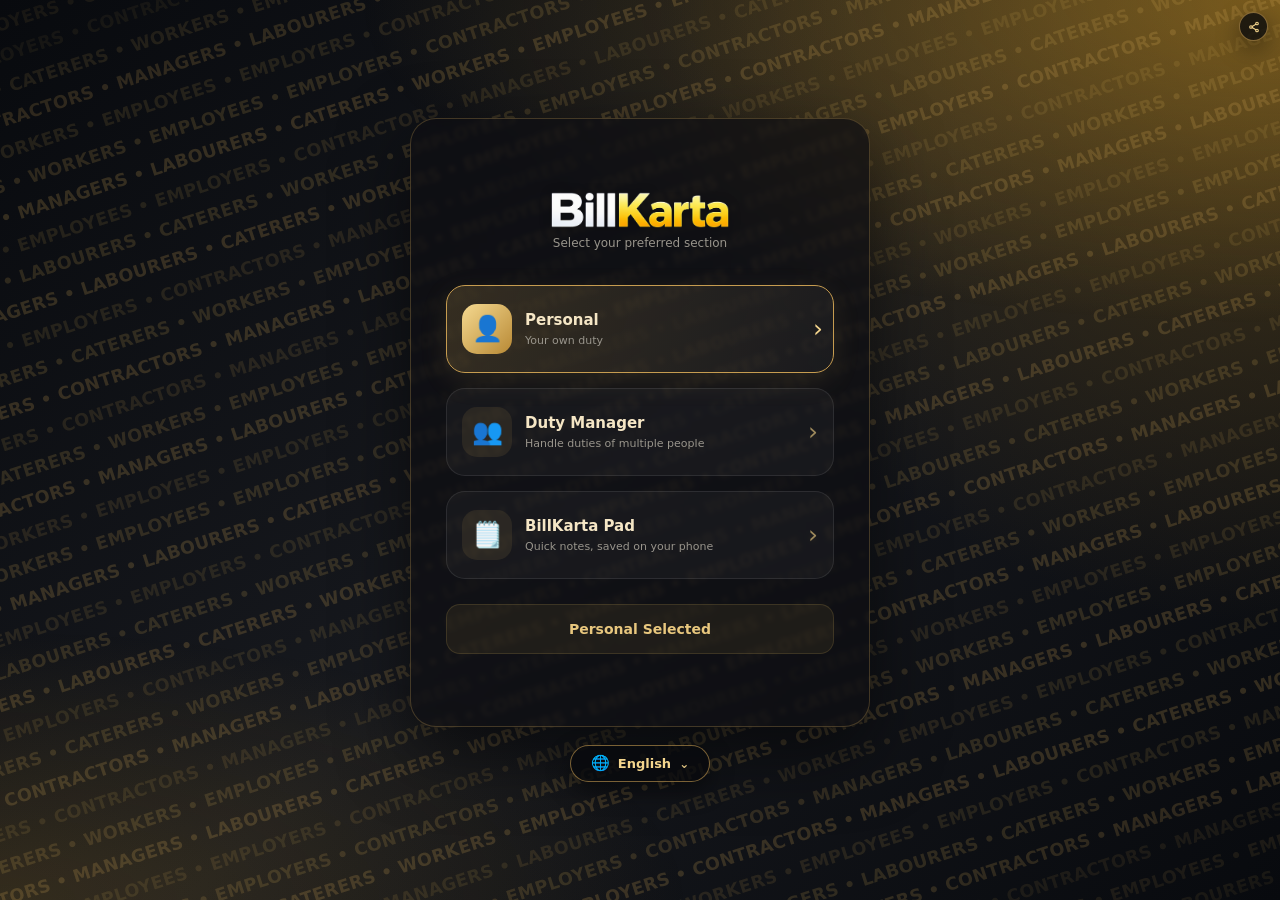
==== app/src/main/assets/www/frontpage/index.html @ ec434827 "BillKarta Pad: notepad page added as a third card on the front page Co-Authored-By: Claude Sonnet 5." ====
<!DOCTYPE html>
<html lang="en">
<head><script src="/assets/www/app-shim.js"></script><link rel="stylesheet" href="/assets/www/fonts/poppins.css">
<meta charset="UTF-8">
<meta name="viewport" content="width=device-width, initial-scale=1, minimum-scale=1, maximum-scale=1, user-scalable=no, viewport-fit=cover">
<meta name="color-scheme" content="dark">
<title>BillKarta</title>


<style>
* {
    margin: 0;
    padding: 0;
    box-sizing: border-box;
}

html {
    color-scheme: dark;
    background: #080a0e;
}

body {
    font-family: 'Poppins', system-ui, -apple-system, 'Segoe UI', Roboto, sans-serif;
    min-height: 100vh;
    min-height: 100dvh;
    display: flex;
    align-items: center;
    justify-content: center;
    padding: 16px;
    padding-top: max(16px, env(safe-area-inset-top));
    padding-bottom: max(16px, env(safe-area-inset-bottom));
    background:
        radial-gradient(circle at top right, #493919, transparent 40%),
        linear-gradient(135deg, #080a0e, #17191e, #080a0e);
    background-attachment: fixed;
    -webkit-text-size-adjust: 100%;
}

.container {
    width: 100%;
    max-width: 430px;
    padding: calc(clamp(20px, 5vw, 30px) + 1cm) clamp(20px, 5vw, 30px);
    border-radius: 26px;
    background: rgba(255,255,255,0.045);
    border: 1px solid rgba(218,177,91,0.25);
    box-shadow: 0 25px 70px rgba(0,0,0,0.5);
}

.header {
    text-align: center;
    margin-bottom: 35px;
}

.header h1.brand {
    line-height: 0;
}

.header h1.brand img {
    display: block;
    margin: 0 auto;
    height: 36px;
    width: auto;
    max-width: 75%;
    filter: drop-shadow(0 2px 6px rgba(0,0,0,0.25));
}

.header p {
    color: #99958c;
    font-size: 12px;
    margin-top: 8px;
}

.tabs {
    display: flex;
    flex-direction: column;
    gap: 15px;
}

.tab {
    width: 100%;
    min-height: 88px;
    display: flex;
    align-items: center;
    gap: 13px;
    padding: 15px;
    border-radius: 19px;
    background: rgba(255,255,255,0.035);
    border: 1px solid rgba(255,255,255,0.09);
    color: #fff;
    font-family: inherit;
    text-align: left;
    cursor: pointer;
    transition: background 0.3s ease, border-color 0.3s ease, box-shadow 0.3s ease, transform 0.15s ease;
    -webkit-tap-highlight-color: transparent;
    appearance: none;
    -webkit-appearance: none;
}

.tab:focus-visible {
    outline: 2px solid #f4d58d;
    outline-offset: 3px;
}

@media (hover: hover) {
    .tab:hover {
        border-color: rgba(198,156,80,0.6);
        background: rgba(255,255,255,0.055);
    }
}

.tab-icon {
    width: 50px;
    height: 50px;
    display: flex;
    align-items: center;
    justify-content: center;
    border-radius: 15px;
    background: rgba(218,177,91,0.10);
    font-size: 25px;
    flex-shrink: 0;
    transition: background 0.3s ease;
}

.tab-info {
    flex: 1;
    min-width: 0;
}

.tab-info h3 {
    font-size: 15px;
    font-weight: 600;
    color: #f5e6c5;
}

.tab-info p {
    font-size: 11px;
    color: #99958c;
    margin-top: 5px;
}

.arrow {
    font-size: 25px;
    color: #9d895c;
    transition: color 0.3s ease, transform 0.3s ease;
    flex-shrink: 0;
}

.tab.active {
    background: linear-gradient(
        110deg,
        rgba(218,177,91,0.19),
        rgba(255,255,255,0.04)
    );
    border: 1px solid #c69c50;
    box-shadow: 0 8px 28px rgba(218,177,91,0.12);
}

.tab.active .tab-icon {
    background: linear-gradient(135deg, #f5d990, #b88935);
}

.tab.active .arrow {
    color: #f4d58d;
    transform: translateX(5px);
}

.tab:active {
    transform: scale(0.98);
}

.selected {
    margin-top: 25px;
    padding: 16px;
    text-align: center;
    border-radius: 14px;
    background: rgba(218,177,91,0.08);
    border: 1px solid rgba(218,177,91,0.16);
    color: #e8c77e;
    font-size: 14px;
    font-weight: 600;
}

/* Small mobile screens */
@media (max-width: 360px) {
    body {
        padding: 12px;
    }

    .container {
        padding: calc(20px + 1cm) 15px;
        border-radius: 21px;
    }

    .header {
        margin-bottom: 25px;
    }

    .tab {
        min-height: 78px;
        padding: 12px;
        gap: 10px;
    }

    .tab-icon {
        width: 44px;
        height: 44px;
        font-size: 22px;
    }

    .tab-info h3 {
        font-size: 14px;
    }
}

/* Tablet and desktop */
@media (min-width: 600px) {
    .container {
        max-width: 460px;
        padding: calc(35px + 1cm) 35px;
    }
}

/* Animation */
@keyframes fade {
    from {
        opacity: 0;
        transform: translateY(8px);
    }
    to {
        opacity: 1;
        transform: translateY(0);
    }
}

/* No-internet popup (modelled on the earlier BillKarta page, in the gold theme) */
#offline {
    position: fixed;
    inset: 0;
    z-index: 99999;
    display: flex;
    align-items: center;
    justify-content: center;
    padding: 1.2rem;
    background: radial-gradient(circle at top right, rgba(73,57,25,0.96), rgba(8,10,14,0.96) 62%);
    -webkit-backdrop-filter: blur(8px);
    backdrop-filter: blur(8px);
}

#offline[hidden] {
    display: none;
}

.off-card {
    width: 100%;
    max-width: 23rem;
    text-align: center;
    background: #17191e;
    color: #f5e6c5;
    border: 1px solid rgba(218,177,91,0.3);
    border-radius: 28px;
    padding: 2rem 1.5rem 1.6rem;
    box-shadow: 0 24px 60px rgba(0,0,0,0.6);
    animation: offin 0.35s ease-out;
}

@keyframes offin {
    from { opacity: 0; transform: translateY(16px) scale(0.96); }
    to   { opacity: 1; transform: none; }
}

.off-ic {
    position: relative;
    width: 96px;
    height: 96px;
    margin: 0 auto 1.2rem;
    border-radius: 50%;
    display: grid;
    place-items: center;
    background: linear-gradient(135deg, #f59e0b, #f43f5e);
    box-shadow: 0 10px 24px rgba(244,63,94,0.4);
}

.off-ic::before,
.off-ic::after {
    content: "";
    position: absolute;
    inset: 0;
    border-radius: 50%;
    border: 2px solid rgba(244,63,94,0.45);
    animation: offring 2.2s ease-out infinite;
}

.off-ic::after {
    animation-delay: 1.1s;
}

@keyframes offring {
    from { transform: scale(1); opacity: 0.9; }
    to   { transform: scale(1.7); opacity: 0; }
}

.off-ic svg {
    width: 48px;
    height: 48px;
    fill: none;
    stroke: #fff;
    stroke-width: 2.2;
    stroke-linecap: round;
    stroke-linejoin: round;
}

.off-card h2 {
    margin: 0 0 0.5rem;
    font-size: 1.4rem;
    font-weight: 700;
    color: #f8e5b5;
}

.off-card p {
    margin: 0 0 1.3rem;
    color: #99958c;
    font-size: 0.95rem;
    line-height: 1.5;
}

.off-btn {
    width: 100%;
    min-height: 48px;
    padding: 0.7rem 1.1rem;
    border: 0;
    border-radius: 14px;
    font-family: inherit;
    font-size: 1rem;
    font-weight: 600;
    color: #17130a;
    background: linear-gradient(135deg, #f9e2a2, #c79537, #f8d985);
    cursor: pointer;
    -webkit-tap-highlight-color: transparent;
}

.off-btn:active {
    transform: scale(0.98);
}

.off-btn:focus-visible {
    outline: 2px solid #f4d58d;
    outline-offset: 3px;
}

.off-wait {
    display: flex;
    align-items: center;
    justify-content: center;
    gap: 0.5rem;
    margin-top: 1rem;
    font-size: 0.9rem;
    color: #99958c;
}

.off-dot {
    width: 10px;
    height: 10px;
    border-radius: 50%;
    background: #f43f5e;
    animation: offdot 1.2s ease-in-out infinite;
}

@keyframes offdot {
    50% { opacity: 0.25; transform: scale(0.7); }
}

@media (prefers-reduced-motion: reduce) {
    *, *::before, *::after {
        transition: none !important;
        animation: none !important;
    }
}

/* BK-WORD-BG */
.bg-words{position:fixed;left:-35%;right:-35%;top:-25%;bottom:-25%;z-index:0;pointer-events:none;overflow:hidden;
  transform:rotate(-18deg);display:flex;flex-direction:column;justify-content:center;gap:.72rem;
  font-weight:800;text-transform:uppercase;letter-spacing:.02em;font-size:1.1rem;line-height:1.1;white-space:nowrap;
  color:rgba(218,177,91,.17);-webkit-mask-image:linear-gradient(to bottom,transparent 0,#000 14%,#000 86%,transparent 100%);
  mask-image:linear-gradient(to bottom,transparent 0,#000 14%,#000 86%,transparent 100%)}
.bg-words .row{display:block}
.bg-words .row:nth-child(3n+1){color:rgba(218,177,91,.2)}
.bg-words .row:nth-child(3n+2){color:rgba(218,177,91,.12)}
.bg-glow{position:fixed;inset:0;z-index:0;pointer-events:none;
  background:radial-gradient(120% 60% at 100% 0%,rgba(218,160,40,.34),transparent 60%),
             radial-gradient(90% 50% at 0% 100%,rgba(218,160,40,.16),transparent 60%)}
.container{position:relative;z-index:1;background:rgba(14,15,18,.72);-webkit-backdrop-filter:blur(2px);backdrop-filter:blur(2px)}
</style>
<style>/* BK-LANG */
body{flex-direction:column;gap:18px}
.bk-lp{display:flex;align-items:center;gap:8px;padding:10px 20px;border-radius:999px;background:rgba(8,10,14,.78);border:1px solid rgba(198,156,80,.6);color:#f4d58d;font:600 13px/1 'Poppins',system-ui,sans-serif;box-shadow:0 8px 24px rgba(0,0,0,.45);cursor:pointer;position:relative;z-index:1;-webkit-tap-highlight-color:transparent}
.bk-lp .g{font-size:15px}.bk-lp .c{font-size:12px;opacity:.9}
.bk-ov{position:fixed;inset:0;background:rgba(0,0,0,.62);-webkit-backdrop-filter:blur(3px);backdrop-filter:blur(3px);display:none;align-items:center;justify-content:center;padding:22px;z-index:99}
.bk-ov.show{display:flex}
.bk-pop{width:100%;max-width:340px;max-height:92vh;display:flex;flex-direction:column;border-radius:24px;background:linear-gradient(160deg,#1d1a12,#101216 55%);border:1px solid rgba(198,156,80,.55);box-shadow:0 30px 80px rgba(0,0,0,.7);padding:20px 16px 16px;font-family:'Poppins',system-ui,sans-serif}
.bk-ph{text-align:center;margin-bottom:12px}
.bk-gi{width:46px;height:46px;margin:0 auto 8px;border-radius:14px;display:flex;align-items:center;justify-content:center;font-size:23px;background:linear-gradient(135deg,#f5d990,#b88935)}
.bk-pop h3{font-size:16px;font-weight:600;color:#f5e6c5;margin:0}.bk-pop p{font-size:11px;color:#99958c;margin:3px 0 0}
.bk-pl{overflow:auto;margin-top:12px;border-radius:16px;border:1px solid rgba(255,255,255,.08);background:rgba(255,255,255,.03);min-height:0}
.bk-pi{display:flex;align-items:center;gap:12px;padding:12px 14px;border-bottom:1px solid rgba(255,255,255,.06);color:#f5e6c5;font-size:15px;cursor:pointer;-webkit-tap-highlight-color:transparent}
.bk-pi:last-child{border-bottom:0}.bk-pi small{margin-left:auto;font-size:11px;color:#99958c}
.bk-rd{width:18px;height:18px;border-radius:50%;border:2px solid #6f685a;flex-shrink:0}
.bk-pi.on{background:rgba(218,177,91,.14);color:#f4d58d;font-weight:600}.bk-pi.on .bk-rd{border-color:#f4d58d;background:radial-gradient(circle,#f4d58d 45%,transparent 50%)}
.bk-pb{margin-top:14px;width:100%;padding:12px;border:0;border-radius:14px;text-align:center;font:600 14px 'Poppins',system-ui,sans-serif;color:#1a1405;background:linear-gradient(135deg,#f5d990,#b88935);cursor:pointer}
</style>
<style>/* BK-SHARE */
.bk-share{position:fixed;top:12px;right:12px;z-index:20;width:29px;height:29px;padding:0;border-radius:50%;display:grid;place-items:center;
  border:1px solid rgba(198,156,80,.6);background:rgba(8,10,14,.78);box-shadow:0 8px 24px rgba(0,0,0,.45);cursor:pointer;-webkit-tap-highlight-color:transparent}
.bk-share svg{width:12px;height:12px;fill:none;stroke:#f4d58d;stroke-width:2.2;stroke-linecap:round;stroke-linejoin:round}
.bk-share::after{content:"";position:absolute;inset:-8px}
</style></head>

<body>
<div class="bg-glow" aria-hidden="true"></div><div class="bg-words" id="bgwords" aria-hidden="true"></div>
<script>
/* BK-WORD-BG */
(function(){
  var words=['Workers','Employees','Employers','Contractors','Managers','Labourers','Caterers'];
  var host=document.getElementById('bgwords');if(!host)return;
  var rows=46,html='';
  for(var r=0;r<rows;r++){
    var line='';
    for(var k=0;k<24;k++){line+=words[(r*3+k)%words.length]+' \u2022 ';}
    html+='<span class="row" style="margin-left:'+(-(r%4)*7)+'%">'+line+'</span>';
  }
  host.innerHTML=html;
})();
</script>


<div id="offline" role="alertdialog" aria-modal="true" aria-labelledby="offt" hidden>
    <div class="off-card">
        <div class="off-ic" aria-hidden="true">
            <svg viewBox="0 0 24 24"><path d="M2 8.8a15 15 0 0 1 4.2-2.6"/><path d="M10 5.1A15 15 0 0 1 22 8.8"/><path d="M5 12.6a10 10 0 0 1 3.5-2.1"/><path d="M13.6 10.1a10 10 0 0 1 5.4 2.5"/><path d="M8.5 16.4a5 5 0 0 1 5.6-.8"/><path d="M12 20h.01"/><path d="M2 2l20 20"/></svg>
        </div>
        <h2 id="offt">No internet connection</h2>
        <p>Please check your Wi-Fi or mobile data. BillKarta will open automatically as soon as you are back online.</p>
        <button class="off-btn" id="offretry" type="button">Try again</button>
        <div class="off-wait"><span class="off-dot" aria-hidden="true"></span><span>Waiting for connection…</span></div>
    </div>
</div>

<main class="container">

    <header class="header">
        <h1 class="brand"><img src="[data-uri]" alt="BillKarta" width="460" height="93"></h1>
        <p>Select your preferred section</p>
    </header>

    <div class="tabs" role="group" aria-label="Section">

        <button type="button" class="tab active" aria-pressed="true" data-name="Personal" data-url="../Work/index.html">
            <div class="tab-icon" aria-hidden="true">👤</div>
            <div class="tab-info">
                <h3>Personal</h3>
                <p>Your own duty</p>
            </div>
            <div class="arrow" aria-hidden="true">›</div>
        </button>

        <button type="button" class="tab" aria-pressed="false" data-name="Duty Manager" data-url="../forall/index.html">
            <div class="tab-icon" aria-hidden="true">👥</div>
            <div class="tab-info">
                <h3>Duty Manager</h3>
                <p>Handle duties of multiple people</p>
            </div>
            <div class="arrow" aria-hidden="true">›</div>
        </button>

        <button type="button" class="tab" aria-pressed="false" data-name="BillKarta Pad" data-url="../notepad/index.html"><!-- BK-PAD-CARD -->
            <div class="tab-icon" aria-hidden="true">🗒️</div>
            <div class="tab-info">
                <h3>BillKarta Pad</h3>
                <p>Quick notes, saved on your phone</p>
            </div>
            <div class="arrow" aria-hidden="true">›</div>
        </button>

    </div>

    <div class="selected" id="selected" role="status" aria-live="polite">
        Personal Selected
    </div>

</main>
<button type="button" class="bk-lp" id="bkLangBtn" aria-haspopup="dialog"><span class="g">🌐</span><span id="bkLangName">English</span><span class="c">⌄</span></button>


<script>
(function () {
    var tabs = document.querySelectorAll('.tab');
    var selected = document.getElementById('selected');

    // ---- Offline popup: show instantly when there is no internet, reload when it returns ----
    var offEl = document.getElementById('offline');
    var offRetry = document.getElementById('offretry');
    var page = document.querySelector('.container');
    var startedOffline = false;
    var offTimer = null;

    function showOff() {
        if (!offEl.hidden) return;
        offEl.hidden = false;
        document.body.style.overflow = 'hidden';
        if ('inert' in page) page.inert = true;   // keep taps and keyboard focus off the page behind
        offRetry.focus();
    }

    function hideOff() {
        if (offEl.hidden) return;
        offEl.hidden = true;
        document.body.style.overflow = '';
        if ('inert' in page) page.inert = false;
    }

    function checkNet() {
        if (navigator.onLine === false) {
            showOff();
            if (!offTimer) offTimer = setInterval(checkNet, 2000);
        } else {
            if (offTimer) { clearInterval(offTimer); offTimer = null; }
            hideOff();
            if (startedOffline) { startedOffline = false; location.reload(); }
        }
    }

    if (navigator.onLine === false) startedOffline = true;
    window.addEventListener('offline', checkNet);
    window.addEventListener('online', checkNet);
    offRetry.addEventListener('click', checkNet);

    // ---- Tabs ----
    function selectTab(button) {
        // No internet: show the popup instead of opening a page that cannot load
        if (navigator.onLine === false) { checkNet(); return; }

        tabs.forEach(function (tab) {
            var isActive = tab === button;
            tab.classList.toggle('active', isActive);
            tab.setAttribute('aria-pressed', isActive ? 'true' : 'false');
        });

        selected.style.animation = 'none';
        void selected.offsetHeight; // restart animation
        selected.textContent = button.dataset.name + ' Selected';
        selected.style.animation = 'fade 0.35s ease';

        var url = button.dataset.url;
        if (url) {
            selected.textContent = 'Opening ' + button.dataset.name + '...';
            setTimeout(function () { window.location.href = url; }, 300);
        }
    }

    tabs.forEach(function (tab) {
        tab.addEventListener('click', function () { selectTab(tab); });
    });

    // Init
    checkNet();
})();
</script>

<div class="bk-ov" id="bkLangOv" role="dialog" aria-modal="true" aria-labelledby="bkLangT">
  <div class="bk-pop">
    <div class="bk-ph"><div class="bk-gi">🌐</div><h3 id="bkLangT">Choose your language</h3><p>You can change it later in Settings</p></div>
    <div class="bk-pl" id="bkLangList"></div>
    <button type="button" class="bk-pb" id="bkLangOk">Continue</button>
  </div>
</div>
<script>/* BK-LANG */
(function () {
  var KEY = 'dutylog.lang';
  var L = [['en','English','English'],['hi','हिन्दी','Hindi'],['mr','मराठी','Marathi'],['gu','ગુજરાતી','Gujarati'],
           ['pa','ਪੰਜਾਬੀ','Punjabi'],['ta','தமிழ்','Tamil'],['te','తెలుగు','Telugu'],['kn','ಕನ್ನಡ','Kannada']];
  var mem = 'en', cur;
  function load() { try { var v = localStorage.getItem(KEY); if (L.some(function (x) { return x[0] === v; })) return v; } catch (e) {} return mem; }
  function save(v) { mem = v; try { localStorage.setItem(KEY, v); } catch (e) {} }
  function name(code) { for (var i = 0; i < L.length; i++) if (L[i][0] === code) return L[i][1]; return 'English'; }
  var ov = document.getElementById('bkLangOv'), list = document.getElementById('bkLangList'), btn = document.getElementById('bkLangBtn');
  function label() { document.getElementById('bkLangName').textContent = name(load()); }
  function draw() {
    list.innerHTML = '';
    L.forEach(function (x) {
      var d = document.createElement('div'); d.className = 'bk-pi' + (x[0] === cur ? ' on' : ''); d.setAttribute('role', 'option');
      d.innerHTML = '<span class="bk-rd"></span>' + x[1] + (x[0] === 'en' ? '' : '<small>' + x[2] + '</small>');
      d.onclick = function () { cur = x[0]; draw(); };
      list.appendChild(d);
    });
  }
  function open() { cur = load(); draw(); ov.classList.add('show'); try { history.pushState({ bkLang: 1 }, ''); } catch (e) {} }
  function close() { if (!ov.classList.contains('show')) return; ov.classList.remove('show'); }
  function closeUi() { close(); try { if (history.state && history.state.bkLang) history.back(); } catch (e) {} }
  btn.onclick = open;
  document.getElementById('bkLangOk').onclick = function () { save(cur); label(); closeUi(); };
  ov.onclick = function (e) { if (e.target === ov) closeUi(); };
  window.addEventListener('popstate', close);
  label();
})();
</script>
<script>/* BK-PRELOAD */
(function(){
  var urls=['../Work/index.html','../forall/index.html'],i=0,started=false;
  function next(){
    if(i>=urls.length)return;
    var f=document.createElement('iframe');
    f.setAttribute('aria-hidden','true');f.tabIndex=-1;f.src=urls[i++];
    f.style.cssText='position:absolute;width:1px;height:1px;border:0;opacity:0;pointer-events:none;left:-9999px;top:0';
    f.onload=function(){setTimeout(next,600);};
    document.body.appendChild(f);
  }
  function start(){if(started)return;started=true;setTimeout(next,500);}
  function idle(){(window.requestIdleCallback?requestIdleCallback(start,{timeout:1500}):setTimeout(start,300));}
  if(document.readyState==='complete')idle();else window.addEventListener('load',idle);
})();
</script>
<button type="button" class="bk-share" id="bkShare" aria-label="Share BillKarta"><svg viewBox="0 0 24 24" aria-hidden="true"><circle cx="18" cy="5" r="2.6"/><circle cx="6" cy="12" r="2.6"/><circle cx="18" cy="19" r="2.6"/><path d="M8.3 10.8l7.4-4.3M8.3 13.2l7.4 4.3"/></svg></button>
<script>/* BK-SHARE */(function(){
  var MSG='Try BillKarta, a free app to record work duties and make bills. It works offline: https://play.google.com/store/apps/details?id=com.earlylike.billkarta';
  var b=document.getElementById('bkShare');if(!b)return;
  b.addEventListener('click',function(){
    try{if(window.AndroidBridge&&AndroidBridge.shareApp){AndroidBridge.shareApp(MSG);return;}}catch(e){}
    try{if(navigator.share){navigator.share({text:MSG});return;}}catch(e){}
  });
})();</script>
</body>
</html>
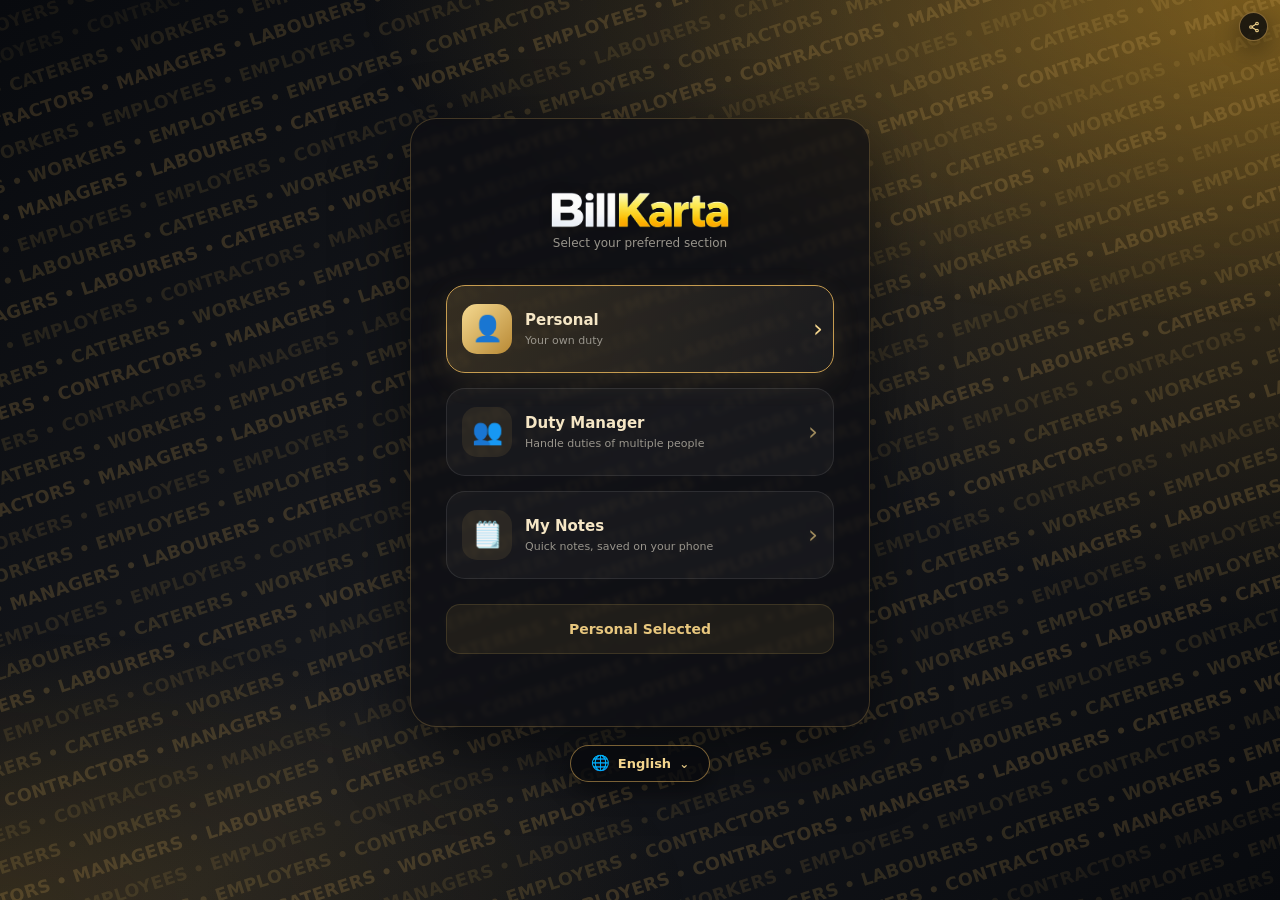
==== commit f376d963: "My Notes: rename card and page title, size page to the real WebView height so bottom tabs stay on sc" ====
--- a/app/src/main/assets/www/frontpage/index.html
+++ b/app/src/main/assets/www/frontpage/index.html
@@ -471,10 +471,10 @@
             <div class="arrow" aria-hidden="true">›</div>
         </button>
 
-        <button type="button" class="tab" aria-pressed="false" data-name="BillKarta Pad" data-url="../notepad/index.html"><!-- BK-PAD-CARD -->
+        <button type="button" class="tab" aria-pressed="false" data-name="My Notes" data-url="../notepad/index.html"><!-- BK-PAD-CARD -->
             <div class="tab-icon" aria-hidden="true">🗒️</div>
             <div class="tab-info">
-                <h3>BillKarta Pad</h3>
+                <h3>My Notes</h3>
                 <p>Quick notes, saved on your phone</p>
             </div>
             <div class="arrow" aria-hidden="true">›</div>
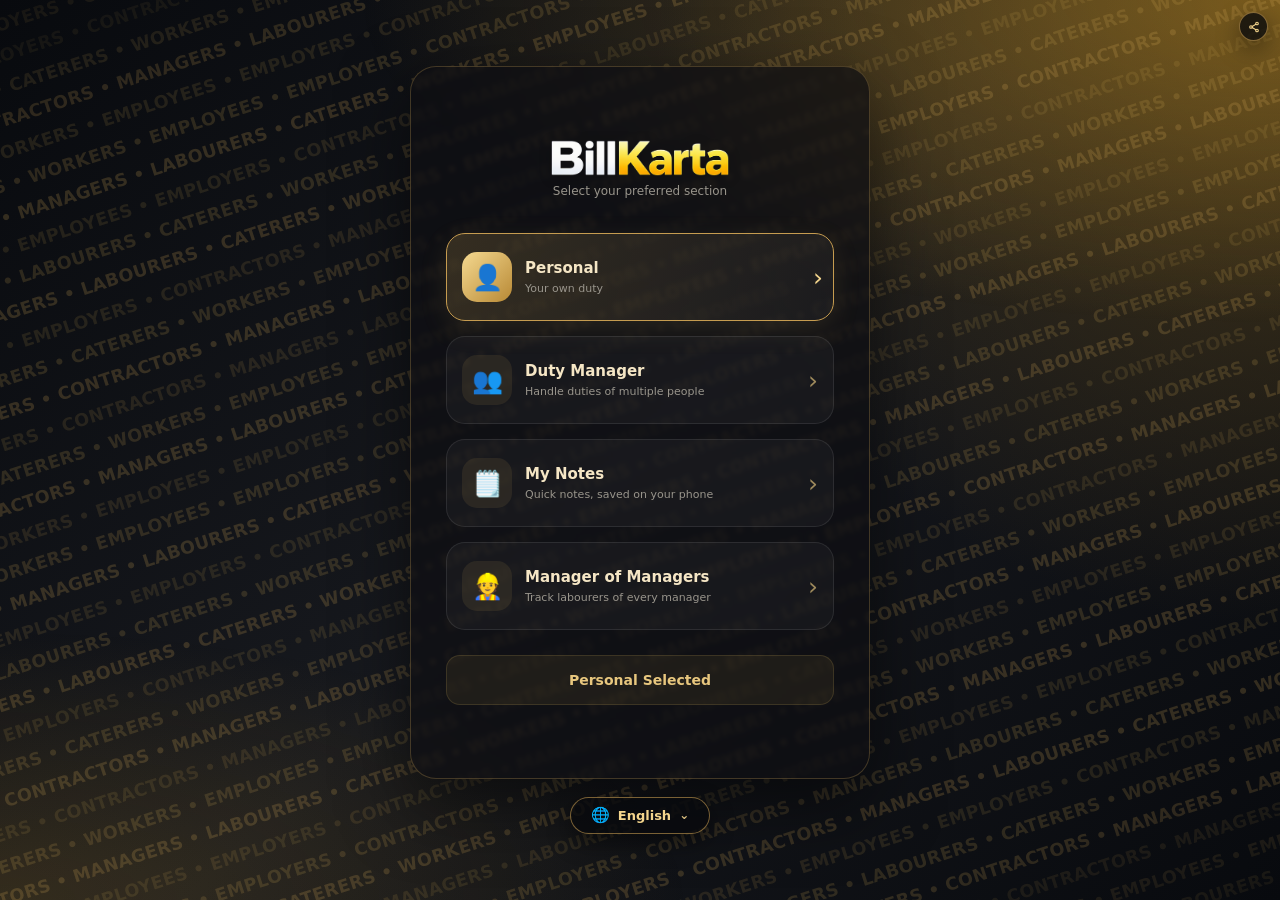
==== commit 5d35313c: "Add Manager of Managers: labourer counts per manager, front-page card Co-Authored-By: Claude Sonnet " ====
--- a/app/src/main/assets/www/frontpage/index.html
+++ b/app/src/main/assets/www/frontpage/index.html
@@ -476,6 +476,15 @@
             <div class="tab-info">
                 <h3>My Notes</h3>
                 <p>Quick notes, saved on your phone</p>
+            </div>
+            <div class="arrow" aria-hidden="true">›</div>
+        </button>
+
+        <button type="button" class="tab" aria-pressed="false" data-name="Manager of Managers" data-url="../mom/index.html"><!-- BK-MOM-CARD -->
+            <div class="tab-icon" aria-hidden="true">👷</div>
+            <div class="tab-info">
+                <h3>Manager of Managers</h3>
+                <p>Track labourers of every manager</p>
             </div>
             <div class="arrow" aria-hidden="true">›</div>
         </button>
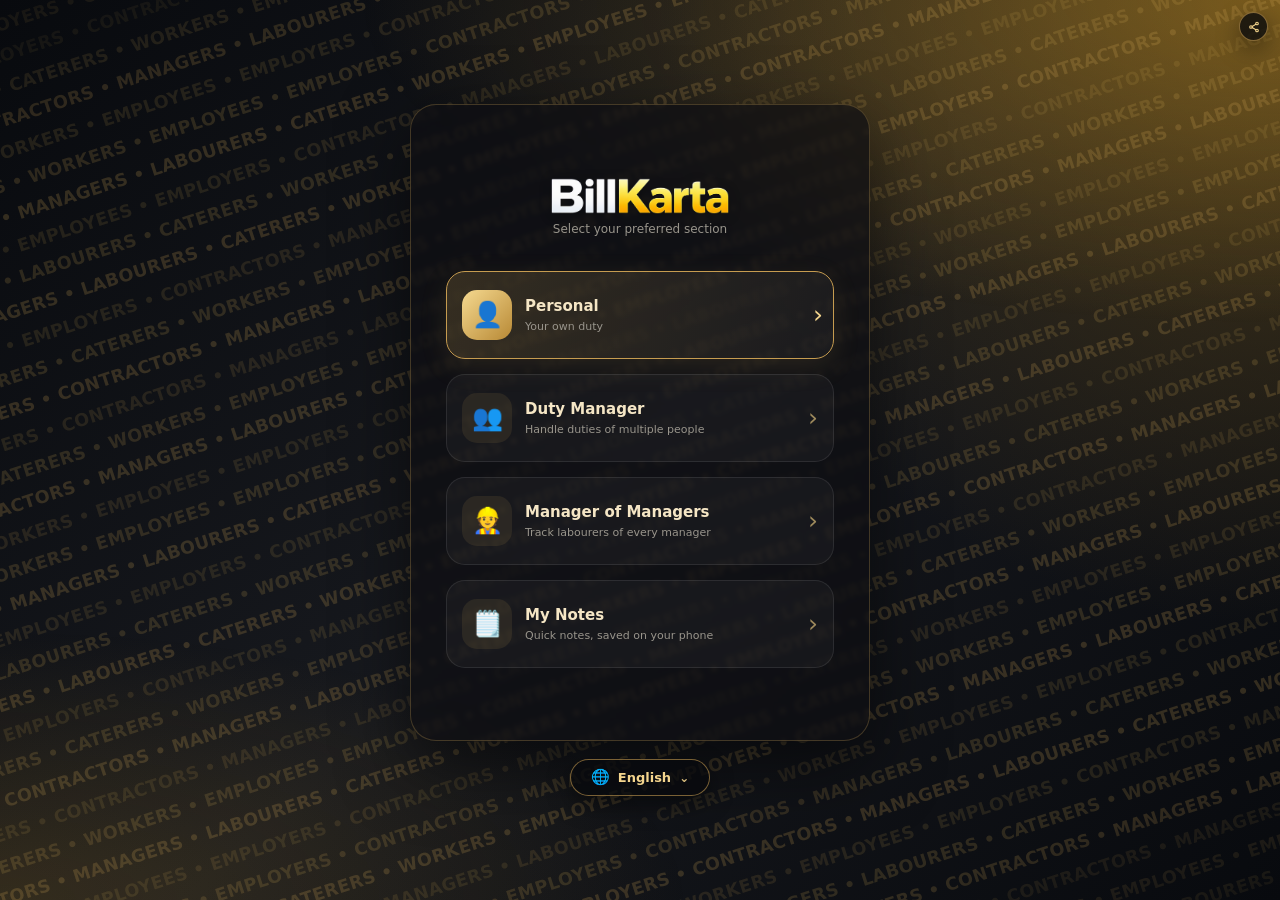
==== commit ee7503e4: "Front page: remove Selected text, reorder cards; share language with Manager of Managers Co-Authored" ====
--- a/app/src/main/assets/www/frontpage/index.html
+++ b/app/src/main/assets/www/frontpage/index.html
@@ -471,6 +471,15 @@
             <div class="arrow" aria-hidden="true">›</div>
         </button>
 
+        <button type="button" class="tab" aria-pressed="false" data-name="Manager of Managers" data-url="../mom/index.html"><!-- BK-MOM-CARD -->
+            <div class="tab-icon" aria-hidden="true">👷</div>
+            <div class="tab-info">
+                <h3>Manager of Managers</h3>
+                <p>Track labourers of every manager</p>
+            </div>
+            <div class="arrow" aria-hidden="true">›</div>
+        </button>
+
         <button type="button" class="tab" aria-pressed="false" data-name="My Notes" data-url="../notepad/index.html"><!-- BK-PAD-CARD -->
             <div class="tab-icon" aria-hidden="true">🗒️</div>
             <div class="tab-info">
@@ -480,19 +489,6 @@
             <div class="arrow" aria-hidden="true">›</div>
         </button>
 
-        <button type="button" class="tab" aria-pressed="false" data-name="Manager of Managers" data-url="../mom/index.html"><!-- BK-MOM-CARD -->
-            <div class="tab-icon" aria-hidden="true">👷</div>
-            <div class="tab-info">
-                <h3>Manager of Managers</h3>
-                <p>Track labourers of every manager</p>
-            </div>
-            <div class="arrow" aria-hidden="true">›</div>
-        </button>
-
-    </div>
-
-    <div class="selected" id="selected" role="status" aria-live="polite">
-        Personal Selected
     </div>
 
 </main>
@@ -502,7 +498,7 @@
 <script>
 (function () {
     var tabs = document.querySelectorAll('.tab');
-    var selected = document.getElementById('selected');
+    var selected = document.getElementById('selected') || document.createElement('div');
 
     // ---- Offline popup: show instantly when there is no internet, reload when it returns ----
     var offEl = document.getElementById('offline');
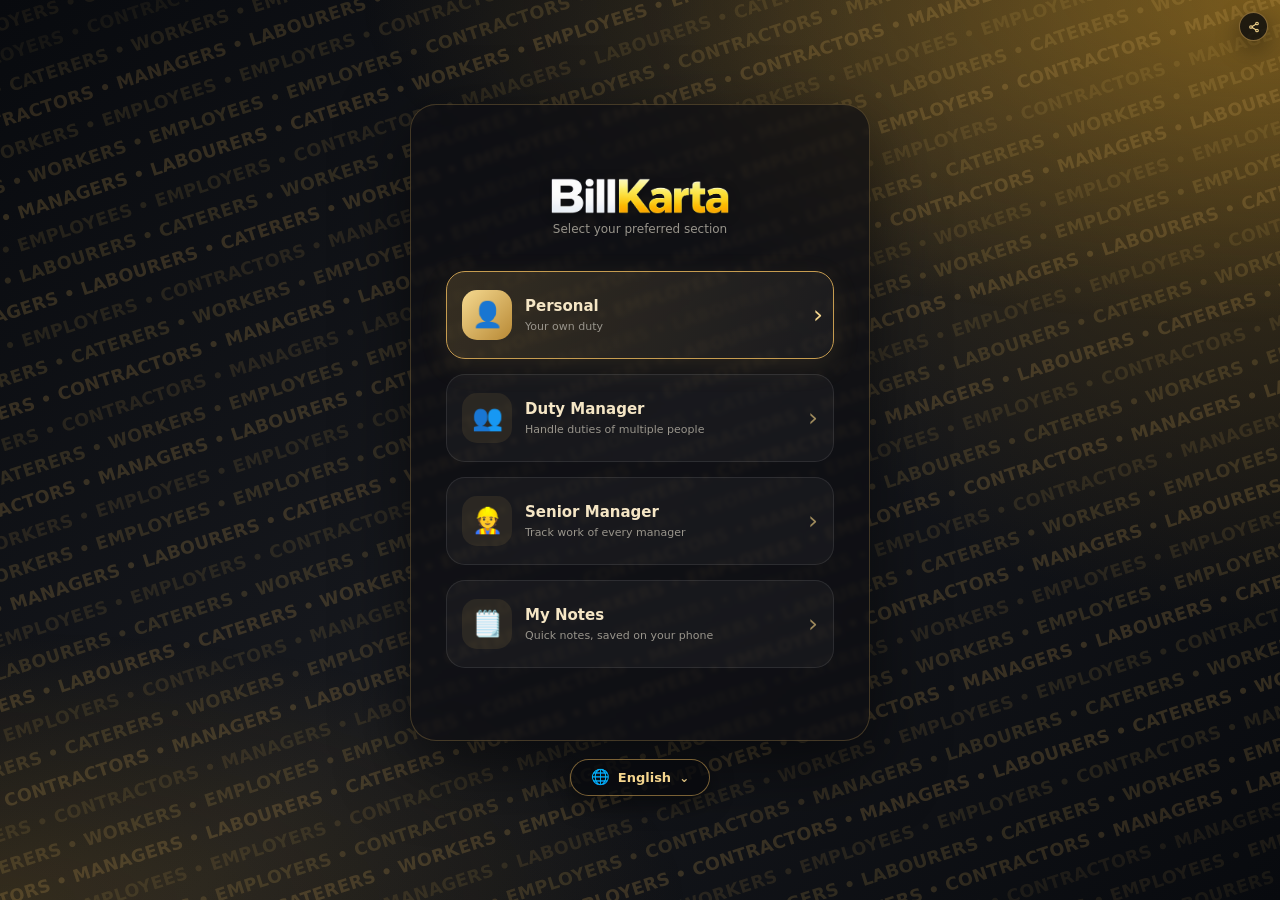
==== commit 26e72827: "Rename Manager of Managers to Senior Manager; subtitle: Track work of every manager Co-Authored-By: " ====
--- a/app/src/main/assets/www/frontpage/index.html
+++ b/app/src/main/assets/www/frontpage/index.html
@@ -471,11 +471,11 @@
             <div class="arrow" aria-hidden="true">›</div>
         </button>
 
-        <button type="button" class="tab" aria-pressed="false" data-name="Manager of Managers" data-url="../mom/index.html"><!-- BK-MOM-CARD -->
+        <button type="button" class="tab" aria-pressed="false" data-name="Senior Manager" data-url="../mom/index.html"><!-- BK-MOM-CARD -->
             <div class="tab-icon" aria-hidden="true">👷</div>
             <div class="tab-info">
-                <h3>Manager of Managers</h3>
-                <p>Track labourers of every manager</p>
+                <h3>Senior Manager</h3>
+                <p>Track work of every manager</p>
             </div>
             <div class="arrow" aria-hidden="true">›</div>
         </button>
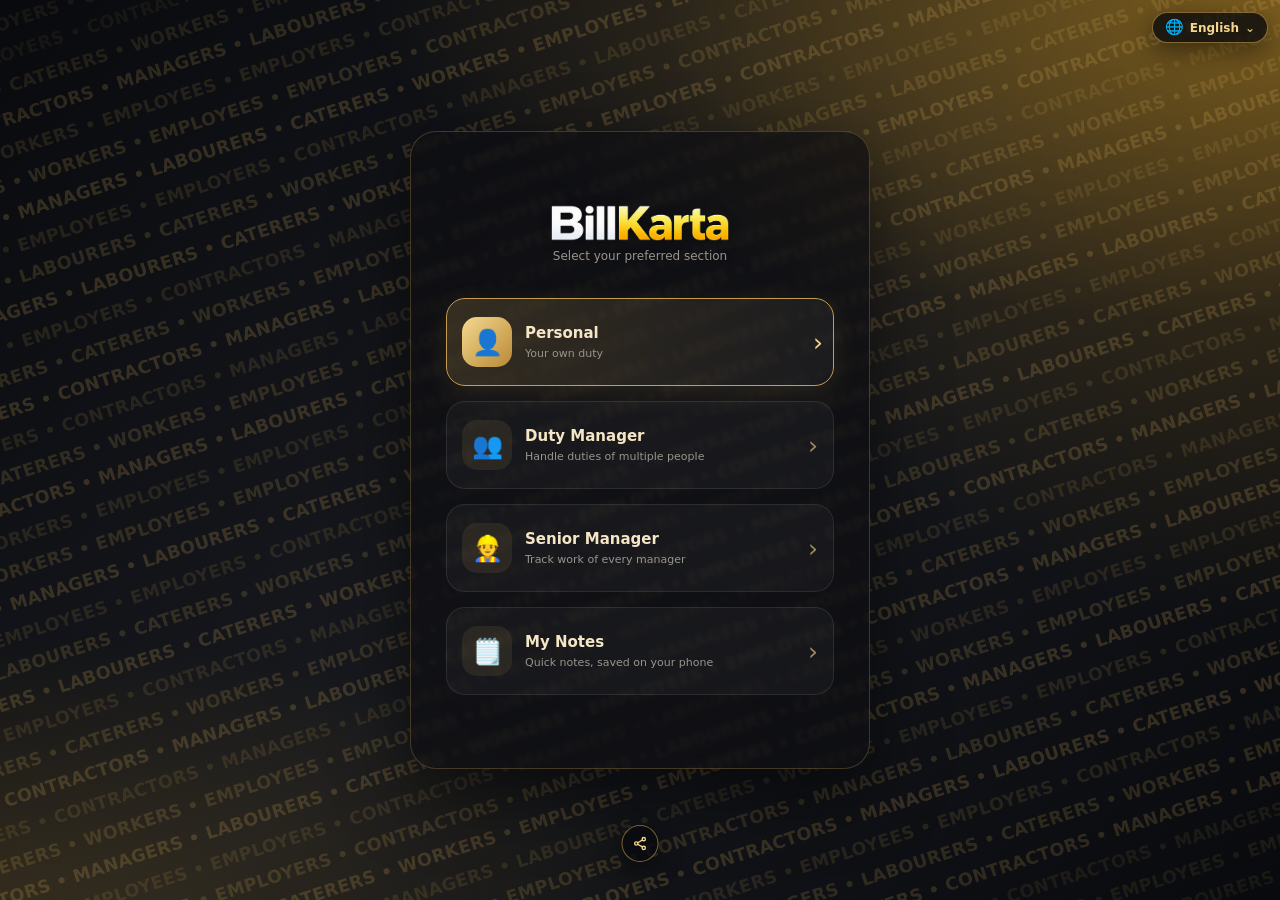
==== commit 54dfdc40: "Front page: swap Languages (top-right) and Share (bottom centre) Co-Authored-By: Claude Sonnet 5.5 <" ====
--- a/app/src/main/assets/www/frontpage/index.html
+++ b/app/src/main/assets/www/frontpage/index.html
@@ -412,7 +412,7 @@
   border:1px solid rgba(198,156,80,.6);background:rgba(8,10,14,.78);box-shadow:0 8px 24px rgba(0,0,0,.45);cursor:pointer;-webkit-tap-highlight-color:transparent}
 .bk-share svg{width:12px;height:12px;fill:none;stroke:#f4d58d;stroke-width:2.2;stroke-linecap:round;stroke-linejoin:round}
 .bk-share::after{content:"";position:absolute;inset:-8px}
-</style></head>
+</style><style>/* BK-SWAP */#bkLangBtn{position:fixed;top:12px;right:12px;z-index:20;padding:7px 12px;font-size:12px;gap:6px}.bk-share{top:auto;right:auto;left:50%;bottom:38px;transform:translateX(-50%);width:37px;height:37px}.bk-share svg{width:15px;height:15px}</style></head>
 
 <body>
 <div class="bg-glow" aria-hidden="true"></div><div class="bg-words" id="bgwords" aria-hidden="true"></div>
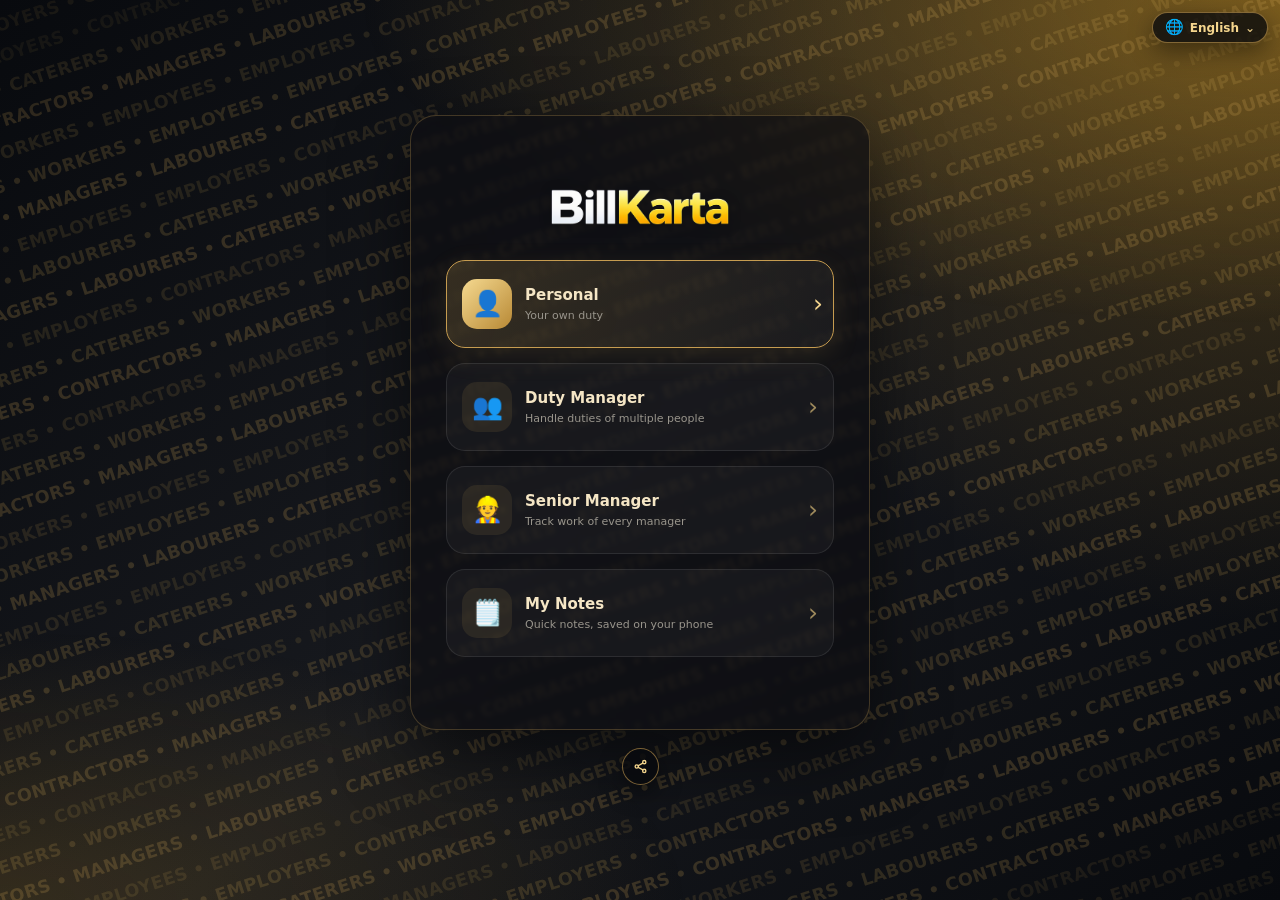
==== commit 3b86dd7a: "Front page: Share below container, remove subtitle Co-Authored-By: Claude Sonnet 5.5 <noreply@anthro" ====
--- a/app/src/main/assets/www/frontpage/index.html
+++ b/app/src/main/assets/www/frontpage/index.html
@@ -412,7 +412,7 @@
   border:1px solid rgba(198,156,80,.6);background:rgba(8,10,14,.78);box-shadow:0 8px 24px rgba(0,0,0,.45);cursor:pointer;-webkit-tap-highlight-color:transparent}
 .bk-share svg{width:12px;height:12px;fill:none;stroke:#f4d58d;stroke-width:2.2;stroke-linecap:round;stroke-linejoin:round}
 .bk-share::after{content:"";position:absolute;inset:-8px}
-</style><style>/* BK-SWAP */#bkLangBtn{position:fixed;top:12px;right:12px;z-index:20;padding:7px 12px;font-size:12px;gap:6px}.bk-share{top:auto;right:auto;left:50%;bottom:38px;transform:translateX(-50%);width:37px;height:37px}.bk-share svg{width:15px;height:15px}</style></head>
+</style><style>/* BK-SWAP */#bkLangBtn{position:fixed;top:12px;right:12px;z-index:20;padding:7px 12px;font-size:12px;gap:6px}.bk-share{position:relative;top:auto;right:auto;left:auto;bottom:auto;transform:none;flex:none;width:37px;height:37px}.container .header p{display:none}.bk-share svg{width:15px;height:15px}</style></head>
 
 <body>
 <div class="bg-glow" aria-hidden="true"></div><div class="bg-words" id="bgwords" aria-hidden="true"></div>
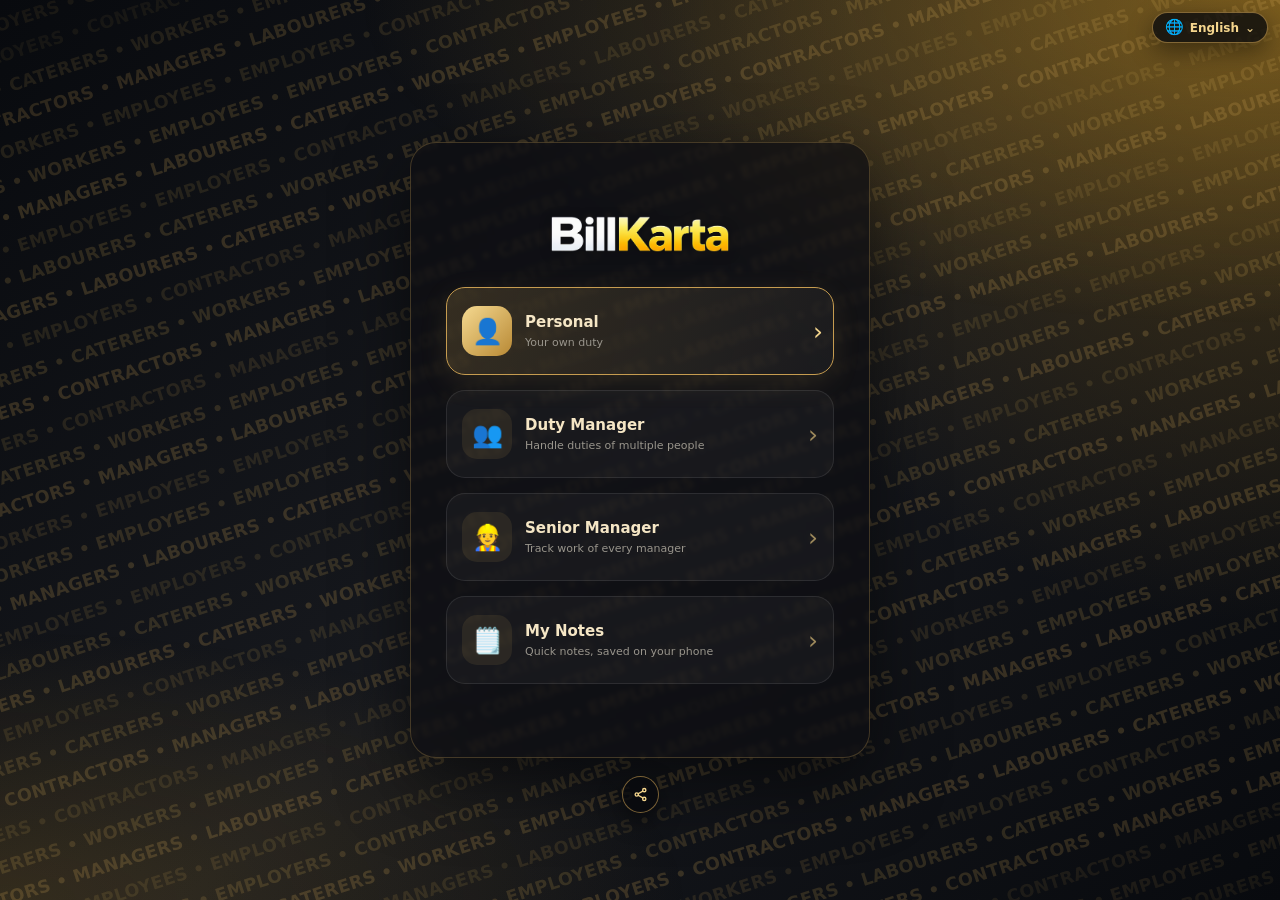
==== commit 92f62ead: "Front page: centre container, Share just below Co-Authored-By: Claude Sonnet 5.5 <noreply@anthropic." ====
--- a/app/src/main/assets/www/frontpage/index.html
+++ b/app/src/main/assets/www/frontpage/index.html
@@ -412,7 +412,7 @@
   border:1px solid rgba(198,156,80,.6);background:rgba(8,10,14,.78);box-shadow:0 8px 24px rgba(0,0,0,.45);cursor:pointer;-webkit-tap-highlight-color:transparent}
 .bk-share svg{width:12px;height:12px;fill:none;stroke:#f4d58d;stroke-width:2.2;stroke-linecap:round;stroke-linejoin:round}
 .bk-share::after{content:"";position:absolute;inset:-8px}
-</style><style>/* BK-SWAP */#bkLangBtn{position:fixed;top:12px;right:12px;z-index:20;padding:7px 12px;font-size:12px;gap:6px}.bk-share{position:relative;top:auto;right:auto;left:auto;bottom:auto;transform:none;flex:none;width:37px;height:37px}.container .header p{display:none}.bk-share svg{width:15px;height:15px}</style></head>
+</style><style>/* BK-SWAP */#bkLangBtn{position:fixed;top:12px;right:12px;z-index:20;padding:7px 12px;font-size:12px;gap:6px}.bk-share{position:relative;top:auto;right:auto;left:auto;bottom:auto;transform:none;flex:none;margin-bottom:-55px;width:37px;height:37px}.container .header p{display:none}.bk-share svg{width:15px;height:15px}</style></head>
 
 <body>
 <div class="bg-glow" aria-hidden="true"></div><div class="bg-words" id="bgwords" aria-hidden="true"></div>
